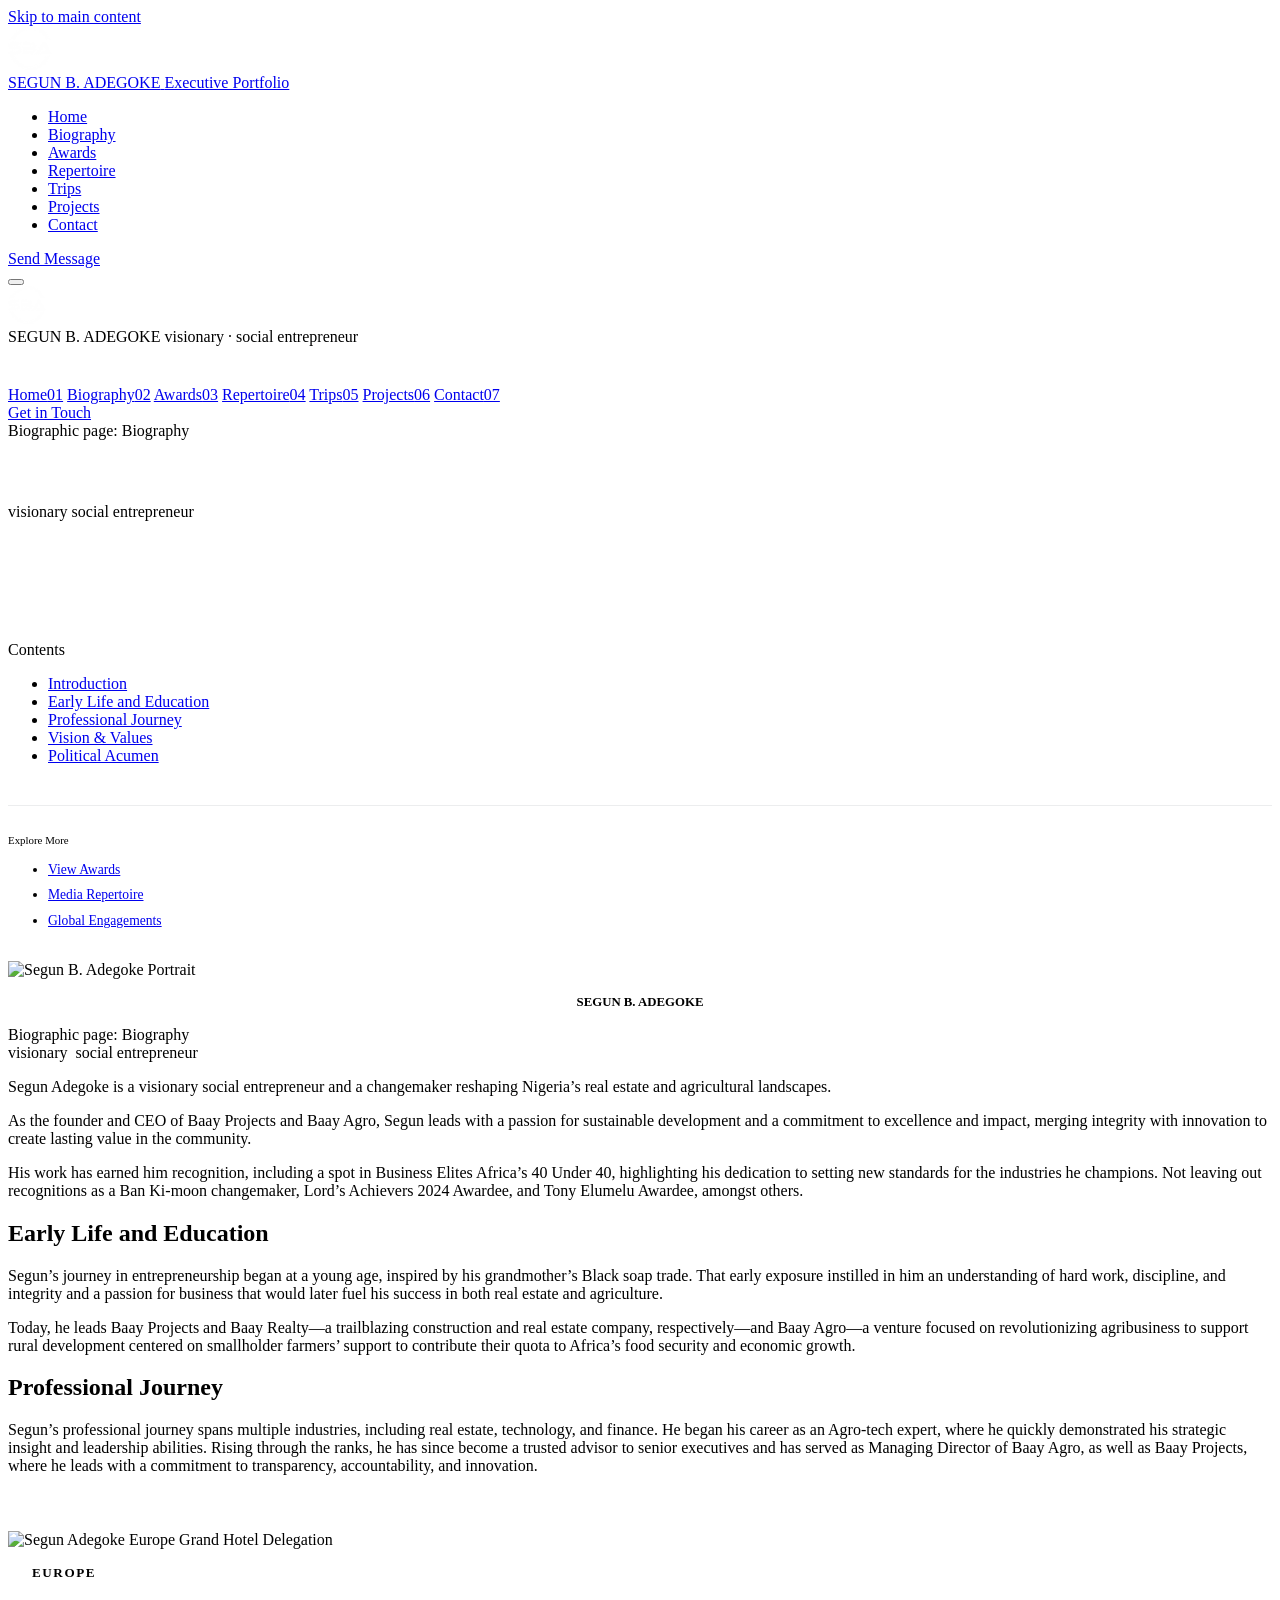
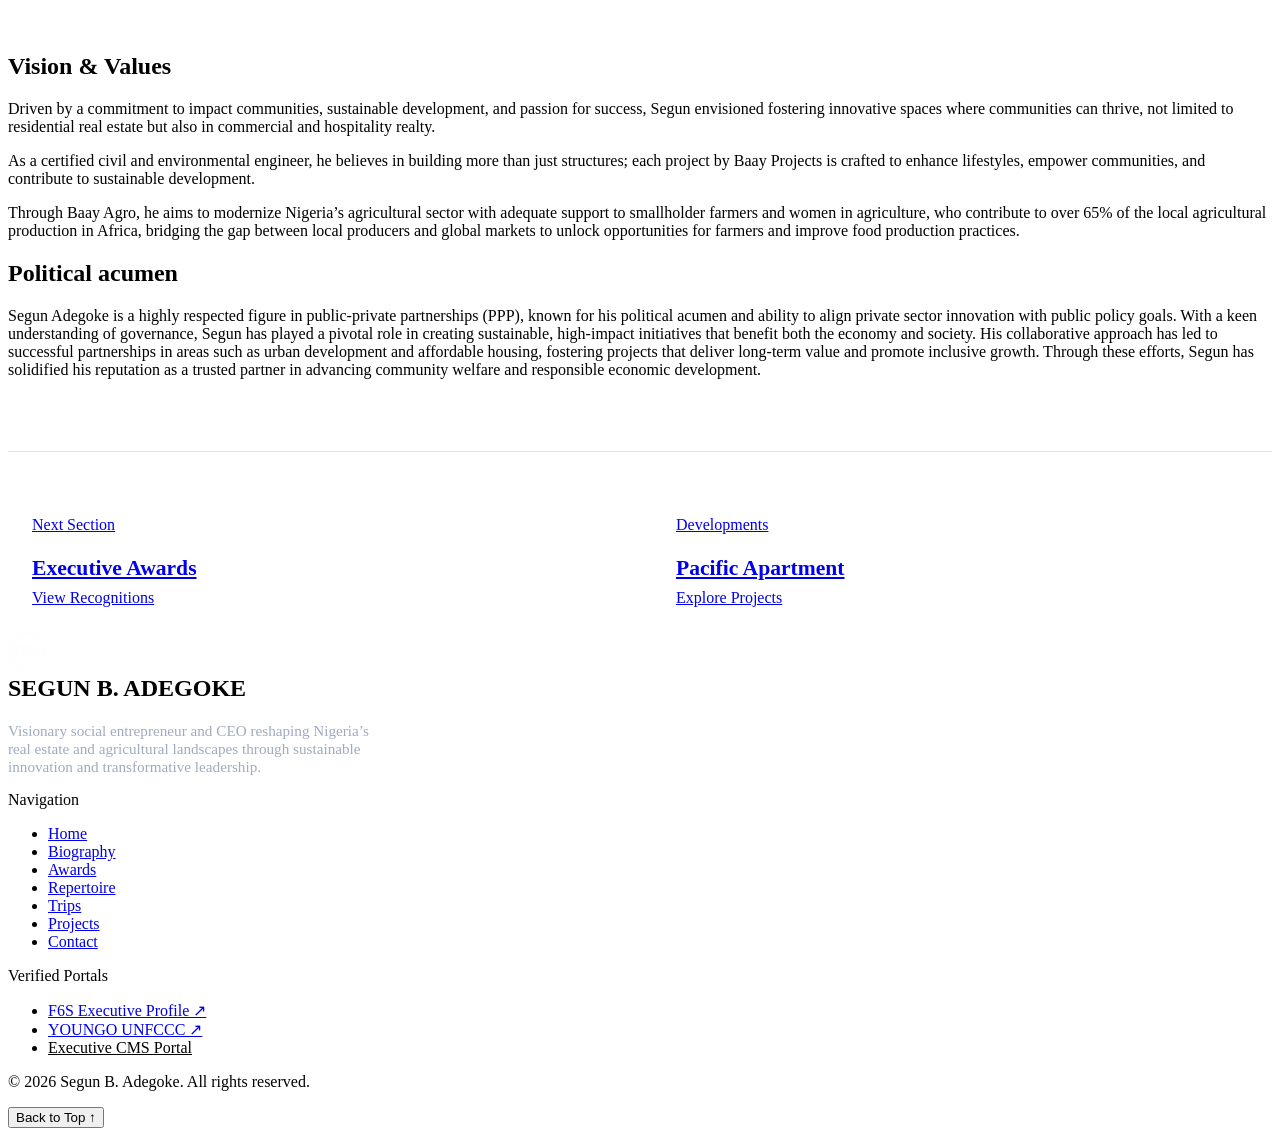
==== biography.html @ 13b24b10 "Add files via upload" ====
<!DOCTYPE html>
<html lang="en">
<head>
  <meta charset="UTF-8">
  <meta name="viewport" content="width=device-width, initial-scale=1.0">
  <title>Biography — Segun B. Adegoke | Official Website</title>
  <meta name="description" content="Read the complete executive biography and professional journey of Segun B. Adegoke — visionary social entrepreneur, civil and environmental engineer, and CEO of Baay Projects and Baay Agro.">
  <link rel="canonical" href="https://segunadegoke.com/biography.html">

  <meta property="og:type" content="article">
  <meta property="og:title" content="Biography — Segun B. Adegoke">
  <meta property="og:description" content="Biographic page: Biography. Visionary social entrepreneur and changemaker reshaping Nigeria’s real estate and agricultural landscapes.">
  <meta property="og:image" content="assets/images/portrait-hero.jpg">

  <link rel="icon" type="image/png" href="logo.png">

  <!-- Google Fonts -->
  <link rel="preconnect" href="https://fonts.googleapis.com">
  <link rel="preconnect" href="https://fonts.gstatic.com" crossorigin>
  <link href="https://fonts.googleapis.com/css2?family=Cormorant+Garamond:ital,wght@0,400;0,500;0,600;0,700;1,400;1,600&family=Plus+Jakarta+Sans:wght@300;400;500;600;700&display=swap" rel="stylesheet">

  <link rel="stylesheet" href="assets/css/styles.css">
</head>
<body>
  <a href="#main-content" class="skip-link">Skip to main content</a>

  <!-- Executive Header -->
  <header class="site-header" role="banner">
    <div class="container header-inner">
      <a href="index.html" class="brand-identity" aria-label="Segun B. Adegoke Home">
        <img src="logo.png" alt="Segun B. Adegoke Emblem" class="brand-logo-img" width="44" height="44">
        <div class="brand-meta">
          <span class="brand-name">SEGUN B. ADEGOKE</span>
          <span class="brand-sub">Executive Portfolio</span>
        </div>
      </a>

      <nav class="desktop-nav" aria-label="Primary Navigation">
        <ul class="nav-links">
          <li><a href="index.html" class="nav-link">Home</a></li>
          <li><a href="biography.html" class="nav-link active">Biography</a></li>
          <li><a href="awards.html" class="nav-link">Awards</a></li>
          <li><a href="repertoire.html" class="nav-link">Repertoire</a></li>
          <li><a href="trips.html" class="nav-link">Trips</a></li>
          <li><a href="projects.html" class="nav-link">Projects</a></li>
          <li><a href="contact.html" class="nav-link">Contact</a></li>
        </ul>
        <a href="contact.html" class="header-cta">Send Message</a>
      </nav>

      <button type="button" class="mobile-menu-toggle" aria-expanded="false" aria-controls="mobileDrawer" aria-label="Toggle navigation menu">
        <span class="hamburger-line"></span>
        <span class="hamburger-line"></span>
        <span class="hamburger-line"></span>
      </button>
    </div>
  </header>

  <!-- Mobile Drawer -->
  <div class="mobile-drawer-backdrop" aria-hidden="true"></div>
  <aside id="mobileDrawer" class="mobile-drawer" aria-hidden="true" aria-label="Mobile Navigation Drawer">
    <div class="mobile-drawer-top">
      <div class="brand-identity" style="margin-bottom: 2.5rem;">
        <img src="logo.png" alt="Segun B. Adegoke Logo" class="brand-logo-img" width="38" height="38">
        <div class="brand-meta">
          <span class="brand-name">SEGUN B. ADEGOKE</span>
          <span class="brand-sub">visionary · social entrepreneur</span>
        </div>
      </div>
      <nav class="mobile-nav-links" aria-label="Mobile Navigation Links">
        <a href="index.html" class="mobile-nav-link"><span>Home</span><span class="link-index">01</span></a>
        <a href="biography.html" class="mobile-nav-link active"><span>Biography</span><span class="link-index">02</span></a>
        <a href="awards.html" class="mobile-nav-link"><span>Awards</span><span class="link-index">03</span></a>
        <a href="repertoire.html" class="mobile-nav-link"><span>Repertoire</span><span class="link-index">04</span></a>
        <a href="trips.html" class="mobile-nav-link"><span>Trips</span><span class="link-index">05</span></a>
        <a href="projects.html" class="mobile-nav-link"><span>Projects</span><span class="link-index">06</span></a>
        <a href="contact.html" class="mobile-nav-link"><span>Contact</span><span class="link-index">07</span></a>
      </nav>
    </div>
    <div class="mobile-drawer-bottom">
      <a href="contact.html" class="btn btn-outline-gold" style="width: 100%;">Get in Touch</a>
    </div>
  </aside>

  <main id="main-content">
    
    <!-- Hero / Title Header Section -->
    <section class="section section-dark" style="padding-top: calc(var(--header-height) + 3.5rem); padding-bottom: 3.5rem;">
      <div class="container">
        <span class="eyebrow eyebrow-light">Biographic page: Biography</span>
        <h1 style="color: #FFF; margin-bottom: 1rem;">Biography</h1>
        <div class="hero-badges" style="margin-bottom: 0;">
          <span class="hero-badge">visionary</span>
          <span class="hero-badge">social entrepreneur</span>
        </div>
      </div>
    </section>

    <!-- Main Editorial Bio Section -->
    <section class="section" style="padding-top: 4rem;">
      <div class="container">
        <div class="bio-layout">
          
          <!-- Sticky Table of Contents (Desktop) -->
          <aside class="bio-toc-wrapper" aria-label="Table of Contents">
            <div class="bio-toc">
              <div class="toc-title">Contents</div>
              <ul class="toc-list">
                <li><a href="#intro" class="toc-link active">Introduction</a></li>
                <li><a href="#early-life" class="toc-link">Early Life and Education</a></li>
                <li><a href="#professional-journey" class="toc-link">Professional Journey</a></li>
                <li><a href="#vision-values" class="toc-link">Vision & Values</a></li>
                <li><a href="#political-acumen" class="toc-link">Political Acumen</a></li>
              </ul>

              <div style="margin-top: 2.5rem; border-top: 1px solid rgba(16,27,45,0.08); padding-top: 1.5rem;">
                <span class="eyebrow" style="font-size: 0.68rem;">Explore More</span>
                <ul style="display:flex; flex-direction:column; gap:0.6rem; font-size:0.85rem;">
                  <li><a href="awards.html" class="btn-link">View Awards</a></li>
                  <li><a href="repertoire.html" class="btn-link">Media Repertoire</a></li>
                  <li><a href="trips.html" class="btn-link">Global Engagements</a></li>
                </ul>
              </div>
            </div>

            <!-- Portrait Widget -->
            <div style="margin-top: 2rem; border-radius: var(--radius-sm); overflow: hidden; border: 1px solid var(--color-gold-border); box-shadow: var(--shadow-subtle);">
              <img src="assets/images/portrait-hero.jpg" alt="Segun B. Adegoke Portrait" width="280" height="380" style="width:100%; height:320px; object-fit:cover;">
              <div style="padding: 1rem; background: var(--color-white); font-size: 0.8rem; font-weight: 600; text-transform: uppercase; color: var(--color-navy); text-align: center;">
                Segun B. Adegoke
              </div>
            </div>
          </aside>

          <!-- Editorial Content Column -->
          <article class="bio-content-column">
            
            <!-- 5.1 Introduction -->
            <div id="intro" class="bio-section-block">
              <span class="eyebrow">Biographic page: Biography</span>
              <div style="display: flex; gap: 0.5rem; margin-bottom: 1rem;">
                <span class="hero-badge" style="color: var(--color-navy); border-color: var(--color-gold-dark); background: transparent;">visionary</span>
                <span class="hero-badge" style="color: var(--color-navy); border-color: var(--color-gold-dark); background: transparent;">social entrepreneur</span>
              </div>
              <p class="lead-text">Segun Adegoke is a visionary social entrepreneur and a changemaker reshaping Nigeria’s real estate and agricultural landscapes.</p>
              <p>As the founder and CEO of Baay Projects and Baay Agro, Segun leads with a passion for sustainable development and a commitment to excellence and impact, merging integrity with innovation to create lasting value in the community.</p>
              <p>His work has earned him recognition, including a spot in Business Elites Africa’s 40 Under 40, highlighting his dedication to setting new standards for the industries he champions. Not leaving out recognitions as a Ban Ki-moon changemaker, Lord’s Achievers 2024 Awardee, and Tony Elumelu Awardee, amongst others.</p>
            </div>

            <!-- 5.2 Early Life and Education -->
            <div id="early-life" class="bio-section-block">
              <h2 class="bio-section-title">Early Life and Education</h2>
              <p>Segun’s journey in entrepreneurship began at a young age, inspired by his grandmother’s Black soap trade. That early exposure instilled in him an understanding of hard work, discipline, and integrity and a passion for business that would later fuel his success in both real estate and agriculture.</p>
              <p>Today, he leads Baay Projects and Baay Realty—a trailblazing construction and real estate company, respectively—and Baay Agro—a venture focused on revolutionizing agribusiness to support rural development centered on smallholder farmers’ support to contribute their quota to Africa’s food security and economic growth.</p>
            </div>

            <!-- 5.3 Professional Journey -->
            <div id="professional-journey" class="bio-section-block">
              <h2 class="bio-section-title">Professional Journey</h2>
              <p>Segun’s professional journey spans multiple industries, including real estate, technology, and finance. He began his career as an Agro-tech expert, where he quickly demonstrated his strategic insight and leadership abilities. Rising through the ranks, he has since become a trusted advisor to senior executives and has served as Managing Director of Baay Agro, as well as Baay Projects, where he leads with a commitment to transparency, accountability, and innovation.</p>
            </div>

            <!-- Feature Image Break -->
            <div style="margin: 3.5rem 0; border-radius: var(--radius-sm); overflow: hidden; border: 1px solid var(--color-gold-border); box-shadow: var(--shadow-card);">
              <img src="assets/images/europe-grand-hotel.jpg" alt="Segun Adegoke Europe Grand Hotel Delegation" width="768" height="480" style="width:100%; height:400px; object-fit:cover; object-position: center top;" loading="lazy">
              <div style="padding: 1rem 1.5rem; background: var(--color-navy); color: var(--color-ivory); font-size: 0.82rem; font-weight: 600; letter-spacing: 0.12em; text-transform: uppercase;">
                EUROPE
              </div>
            </div>

            <!-- 5.4 Vision & Values -->
            <div id="vision-values" class="bio-section-block">
              <h2 class="bio-section-title">Vision & Values</h2>
              <p>Driven by a commitment to impact communities, sustainable development, and passion for success, Segun envisioned fostering innovative spaces where communities can thrive, not limited to residential real estate but also in commercial and hospitality realty.</p>
              <p>As a certified civil and environmental engineer, he believes in building more than just structures; each project by Baay Projects is crafted to enhance lifestyles, empower communities, and contribute to sustainable development.</p>
              <p>Through Baay Agro, he aims to modernize Nigeria’s agricultural sector with adequate support to smallholder farmers and women in agriculture, who contribute to over 65% of the local agricultural production in Africa, bridging the gap between local producers and global markets to unlock opportunities for farmers and improve food production practices.</p>
            </div>

            <!-- 5.5 Political acumen -->
            <div id="political-acumen" class="bio-section-block">
              <h2 class="bio-section-title">Political acumen</h2>
              <p>Segun Adegoke is a highly respected figure in public-private partnerships (PPP), known for his political acumen and ability to align private sector innovation with public policy goals. With a keen understanding of governance, Segun has played a pivotal role in creating sustainable, high-impact initiatives that benefit both the economy and society. His collaborative approach has led to successful partnerships in areas such as urban development and affordable housing, fostering projects that deliver long-term value and promote inclusive growth. Through these efforts, Segun has solidified his reputation as a trusted partner in advancing community welfare and responsible economic development.</p>
            </div>

            <!-- Cross-page Navigation Cards -->
            <div style="margin-top: 4.5rem; padding-top: 2.5rem; border-top: 1px solid rgba(16,27,45,0.12); display: grid; grid-template-columns: 1fr 1fr; gap: 1.5rem;">
              <a href="awards.html" class="pub-card" style="padding: 1.5rem;">
                <span class="eyebrow" style="margin-bottom:0.4rem;">Next Section</span>
                <h3 style="font-size: 1.35rem; margin-bottom: 0.5rem;">Executive Awards</h3>
                <span class="btn-link">View Recognitions</span>
              </a>
              <a href="projects.html" class="pub-card" style="padding: 1.5rem;">
                <span class="eyebrow" style="margin-bottom:0.4rem;">Developments</span>
                <h3 style="font-size: 1.35rem; margin-bottom: 0.5rem;">Pacific Apartment</h3>
                <span class="btn-link">Explore Projects</span>
              </a>
            </div>

          </article>
        </div>
      </div>
    </section>

  </main>

  <!-- Footer -->
  <footer class="site-footer" role="contentinfo">
    <div class="container">
      <div class="footer-grid">
        <div class="footer-brand-column">
          <div class="brand-identity" style="margin-bottom: 1.25rem;">
            <img src="logo.png" alt="Segun B. Adegoke Logo" class="brand-logo-img" width="40" height="40">
            <h2 class="footer-brand-title" style="margin: 0; font-size: 1.5rem;">SEGUN B. ADEGOKE</h2>
          </div>
          <p style="color: #A0ABC0; font-size: 0.95rem; max-width: 380px;">Visionary social entrepreneur and CEO reshaping Nigeria’s real estate and agricultural landscapes through sustainable innovation and transformative leadership.</p>
        </div>

        <div class="footer-nav-column">
          <span class="eyebrow eyebrow-light">Navigation</span>
          <ul class="footer-nav-list">
            <li><a href="index.html" class="footer-nav-link">Home</a></li>
            <li><a href="biography.html" class="footer-nav-link">Biography</a></li>
            <li><a href="awards.html" class="footer-nav-link">Awards</a></li>
            <li><a href="repertoire.html" class="footer-nav-link">Repertoire</a></li>
            <li><a href="trips.html" class="footer-nav-link">Trips</a></li>
            <li><a href="projects.html" class="footer-nav-link">Projects</a></li>
            <li><a href="contact.html" class="footer-nav-link">Contact</a></li>
          </ul>
        </div>

        <div class="footer-verified-column">
          <span class="eyebrow eyebrow-light">Verified Portals</span>
          <ul class="footer-nav-list">
            <li><a href="https://www.f6s.com/member/segun-adegoke" target="_blank" rel="noopener noreferrer" class="footer-nav-link">F6S Executive Profile ↗</a></li>
            <li><a href="https://web.facebook.com/@youngo.unfccc/" target="_blank" rel="noopener noreferrer" class="footer-nav-link">YOUNGO UNFCCC ↗</a></li>
            <li><a href="#" id="openCmsBtn" class="footer-nav-link" style="color: var(--color-gold-light);">Executive CMS Portal</a></li>
          </ul>
        </div>
      </div>

      <div class="footer-bottom">
        <p>© <span id="currentYear">2026</span> Segun B. Adegoke. All rights reserved.</p>
        <button type="button" class="back-to-top-btn" aria-label="Back to top of page">Back to Top ↑</button>
      </div>
    </div>
  </footer>

  <!-- CMS Admin Modal Component -->
  <dialog id="cmsModal" class="cms-modal" aria-label="Content Management System Admin">
    <div class="cms-card">
      <div class="cms-header">
        <h3 class="cms-title">Executive Content Management System</h3>
        <button type="button" class="cms-close" style="color:#FFF; font-size:1.5rem;" aria-label="Close CMS Modal">&times;</button>
      </div>
      <div class="cms-tabs" role="tablist">
        <button type="button" class="cms-tab-btn active" data-tab="bio">Biography</button>
        <button type="button" class="cms-tab-btn" data-tab="project">Featured Project</button>
        <button type="button" class="cms-tab-btn" data-tab="inquiries">Messages & Inquiries</button>
      </div>
      <div class="cms-body">
        <div id="cms-panel-bio" class="cms-tab-panel" style="display:block;">
          <div class="form-group">
            <label class="form-label" for="cms_bio_intro">Biography Introduction</label>
            <textarea id="cms_bio_intro" class="form-textarea" rows="4"></textarea>
          </div>
          <div class="form-group">
            <label class="form-label" for="cms_bio_early">Early Life and Education</label>
            <textarea id="cms_bio_early" class="form-textarea" rows="4"></textarea>
          </div>
          <div class="form-group">
            <label class="form-label" for="cms_bio_journey">Professional Journey</label>
            <textarea id="cms_bio_journey" class="form-textarea" rows="4"></textarea>
          </div>
          <div class="form-group">
            <label class="form-label" for="cms_bio_values">Vision & Values</label>
            <textarea id="cms_bio_values" class="form-textarea" rows="4"></textarea>
          </div>
          <div class="form-group">
            <label class="form-label" for="cms_bio_political">Political Acumen</label>
            <textarea id="cms_bio_political" class="form-textarea" rows="4"></textarea>
          </div>
        </div>

        <div id="cms-panel-project" class="cms-tab-panel" style="display:none;">
          <div class="form-group">
            <label class="form-label" for="cms_proj_title">Project Title</label>
            <input type="text" id="cms_proj_title" class="form-input">
          </div>
          <div class="form-group">
            <label class="form-label" for="cms_proj_desc">Project Description</label>
            <textarea id="cms_proj_desc" class="form-textarea" rows="4"></textarea>
          </div>
          <div style="display:grid; grid-template-columns: 1fr 1fr; gap:1rem;">
            <div class="form-group">
              <label class="form-label" for="cms_proj_day">Date (Day/Month)</label>
              <input type="text" id="cms_proj_day" class="form-input">
            </div>
            <div class="form-group">
              <label class="form-label" for="cms_proj_year">Year</label>
              <input type="text" id="cms_proj_year" class="form-input">
            </div>
          </div>
        </div>

        <div id="cms-panel-inquiries" class="cms-tab-panel" style="display:none;">
          <h4 style="margin-bottom: 1rem;">Received Messages</h4>
          <div id="cmsInquiriesList"></div>
        </div>
      </div>
      <div class="cms-footer">
        <div>
          <button type="button" id="cmsResetBtn" class="btn btn-outline-dark" style="padding: 0.5rem 1rem; font-size: 0.75rem;">Reset Original</button>
          <button type="button" id="cmsExportBtn" class="btn btn-outline-dark" style="padding: 0.5rem 1rem; font-size: 0.75rem; margin-left: 0.5rem;">Export JSON</button>
        </div>
        <button type="button" id="cmsSaveBtn" class="btn btn-primary" style="padding: 0.5rem 1.5rem; font-size: 0.75rem;">Save Live Changes</button>
      </div>
    </div>
  </dialog>

  <script src="assets/js/main.js"></script>
  <script src="assets/js/cms.js"></script>
  <script>
    document.getElementById('currentYear').textContent = new Date().getFullYear();
  </script>
</body>
</html>
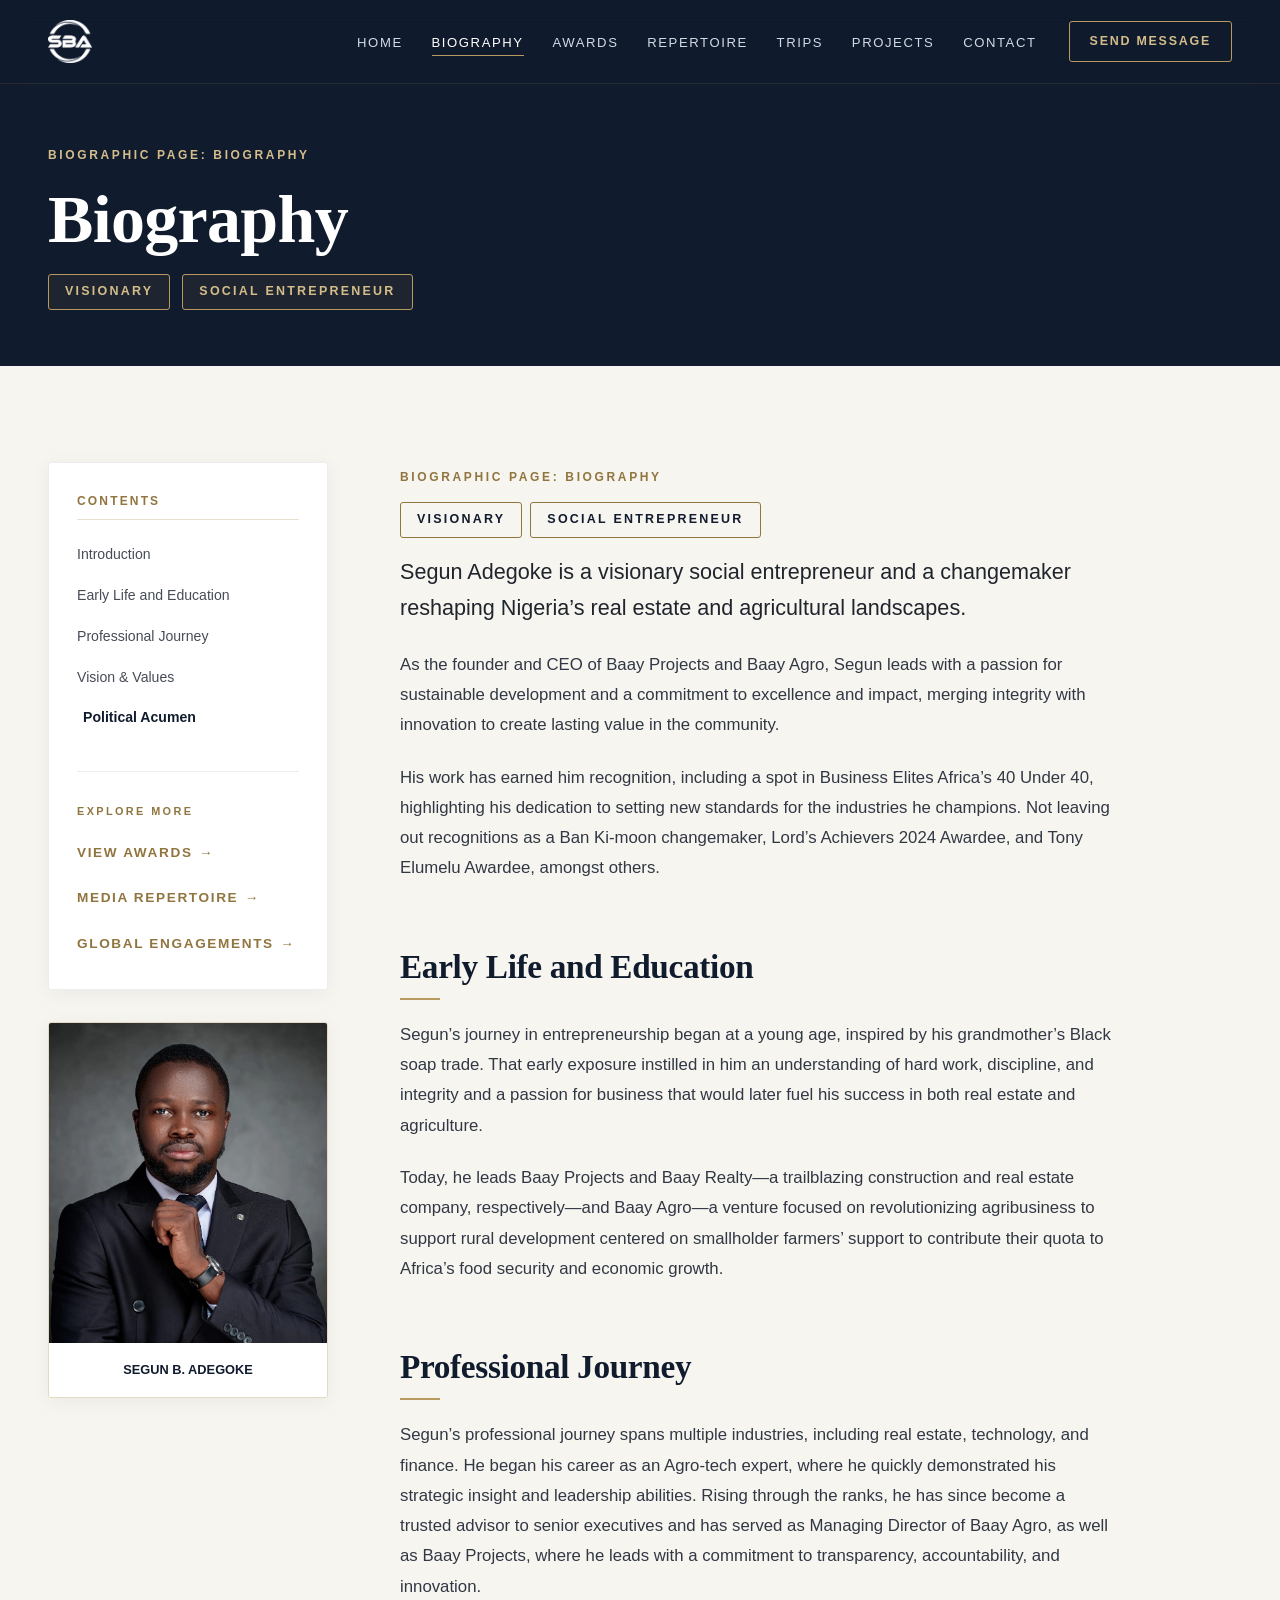
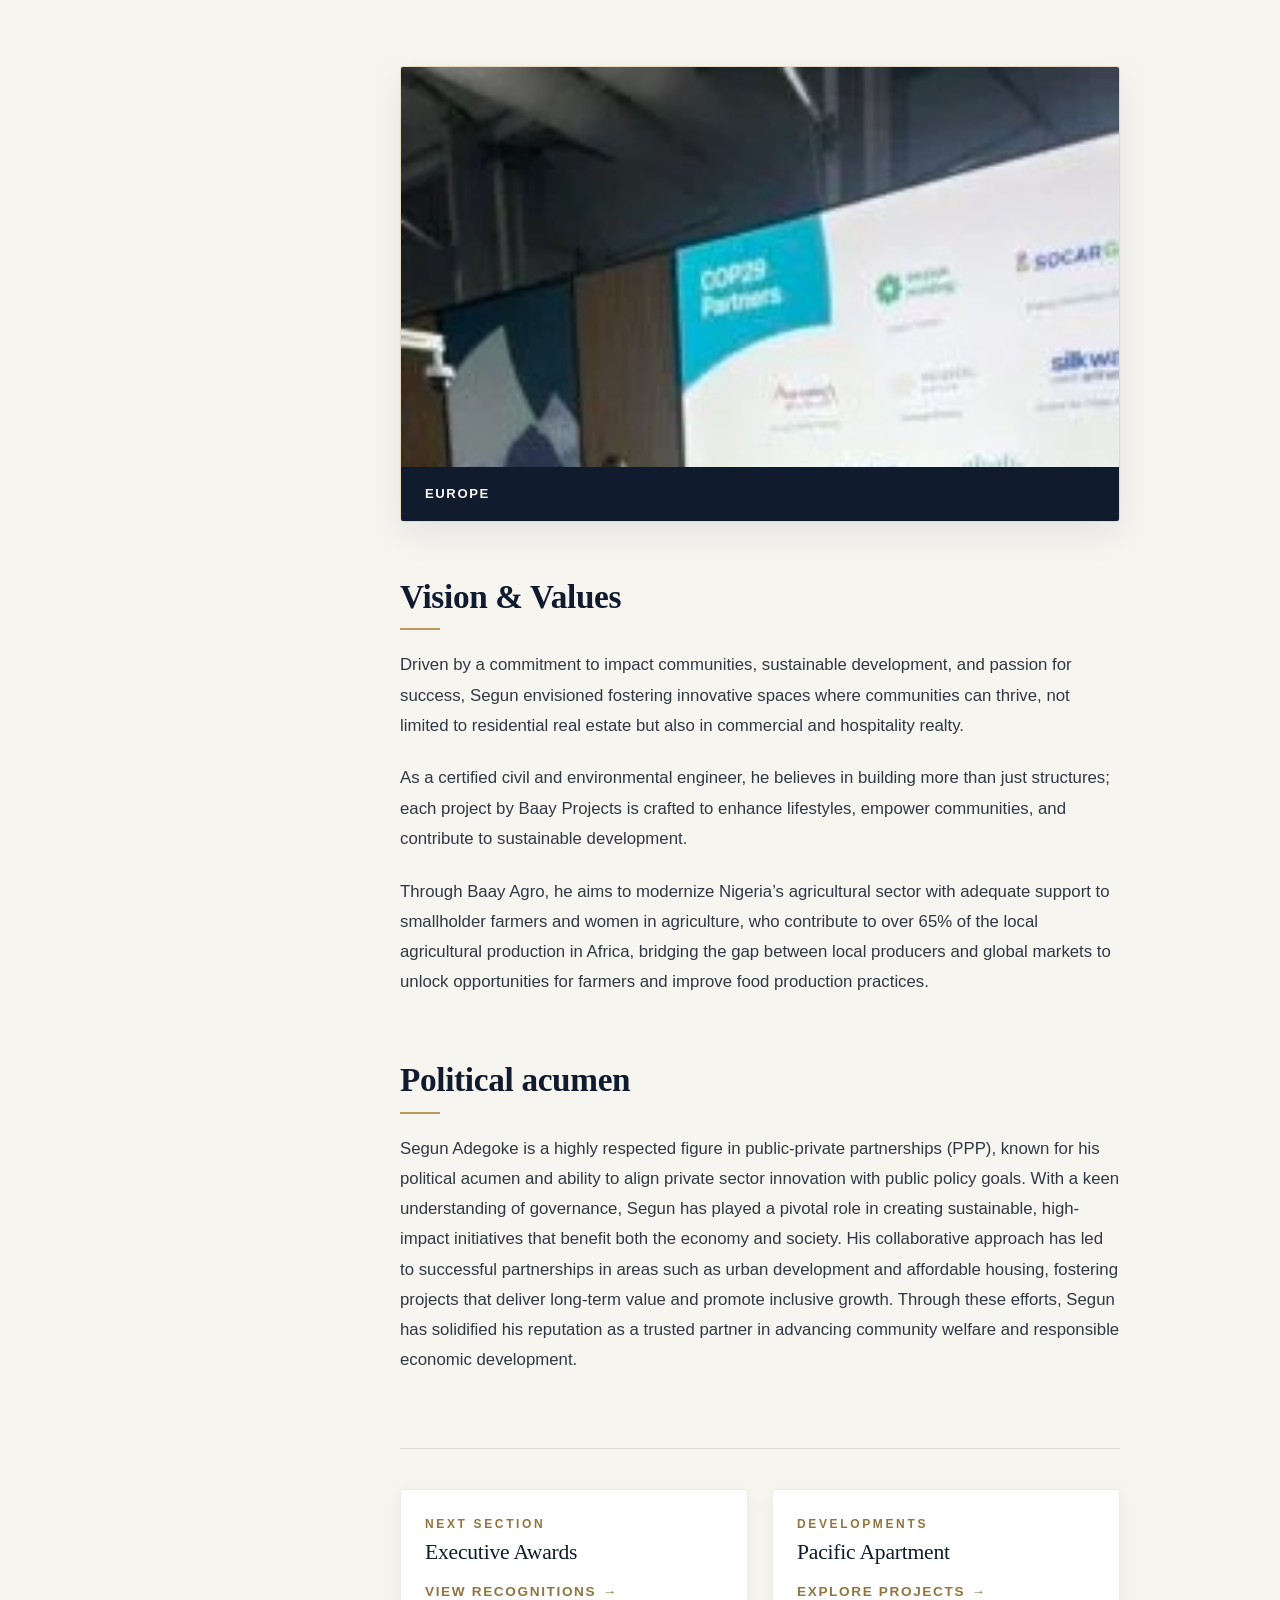
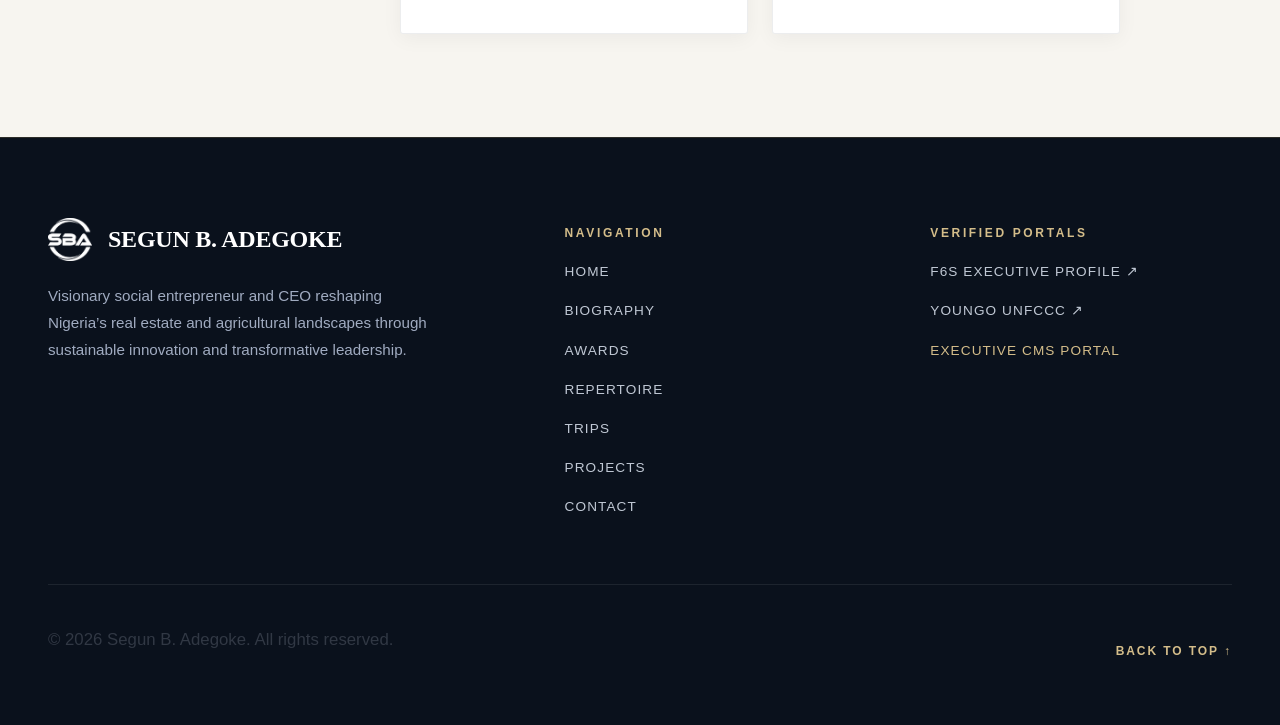
==== commit fa03bd2a: "Clear brand name and subtitle in biography.html Removed brand name and subtitle from header." ====
--- a/biography.html
+++ b/biography.html
@@ -30,8 +30,8 @@
       <a href="index.html" class="brand-identity" aria-label="Segun B. Adegoke Home">
         <img src="logo.png" alt="Segun B. Adegoke Emblem" class="brand-logo-img" width="44" height="44">
         <div class="brand-meta">
-          <span class="brand-name">SEGUN B. ADEGOKE</span>
-          <span class="brand-sub">Executive Portfolio</span>
+          <span class="brand-name"> </span>
+          <span class="brand-sub"> </span>
         </div>
       </a>
 
--- a/assets/css/styles.css
+++ b/assets/css/styles.css
@@ -0,0 +1,1883 @@
+/* ==========================================================================
+   SEGUN B. ADEGOKE — OFFICIAL PERSONAL BRAND WEBSITE
+   Executive Design System & Stylesheet
+   Palette:
+     Midnight Navy:      #101B2D
+     Executive Charcoal: #20252D
+     Warm Ivory:         #F7F5F0
+     Muted Gold:         #B89A60
+     White:              #FFFFFF
+     Slate Grey:         #69717D
+   ========================================================================== */
+
+/* --------------------------------------------------------------------------
+   Design Tokens & Variables
+   -------------------------------------------------------------------------- */
+:root {
+  --color-navy: #101B2D;
+  --color-navy-dark: #0A111C;
+  --color-navy-light: #182740;
+  --color-charcoal: #20252D;
+  --color-charcoal-light: #2A313C;
+  --color-ivory: #F7F5F0;
+  --color-ivory-light: #FCFAF6;
+  --color-ivory-dark: #EDE9E1;
+  --color-gold: #B89A60;
+  --color-gold-light: #D4BD8A;
+  --color-gold-dark: #91753F;
+  --color-gold-subtle: rgba(184, 154, 96, 0.15);
+  --color-gold-border: rgba(184, 154, 96, 0.3);
+  --color-white: #FFFFFF;
+  --color-slate: #69717D;
+  --color-slate-light: #8E98A5;
+  --color-slate-dark: #464C56;
+
+  --font-serif: 'Cormorant Garamond', Georgia, 'Times New Roman', serif;
+  --font-sans: 'Plus Jakarta Sans', 'Inter', -apple-system, BlinkMacSystemFont, 'Segoe UI', Roboto, sans-serif;
+
+  --spacing-xs: 0.5rem;
+  --spacing-sm: 1rem;
+  --spacing-md: 1.5rem;
+  --spacing-lg: 2.5rem;
+  --spacing-xl: 4rem;
+  --spacing-2xl: 6.5rem;
+  --spacing-3xl: 9rem;
+
+  --container-max: 1280px;
+  --container-narrow: 880px;
+  --container-reading: 720px;
+
+  --header-height: 84px;
+  --radius-sm: 3px;
+  --radius-md: 6px;
+  --radius-lg: 12px;
+
+  --transition-fast: 0.2s cubic-bezier(0.25, 0.46, 0.45, 0.94);
+  --transition-normal: 0.35s cubic-bezier(0.16, 1, 0.3, 1);
+  --transition-slow: 0.6s cubic-bezier(0.16, 1, 0.3, 1);
+
+  --shadow-subtle: 0 4px 20px rgba(16, 27, 45, 0.05);
+  --shadow-card: 0 12px 36px rgba(16, 27, 45, 0.08);
+  --shadow-elevated: 0 24px 60px rgba(16, 27, 45, 0.14);
+}
+
+/* --------------------------------------------------------------------------
+   Reset & Base Styles
+   -------------------------------------------------------------------------- */
+*, *::before, *::after {
+  box-sizing: border-box;
+  margin: 0;
+  padding: 0;
+}
+
+html {
+  font-size: 16px;
+  scroll-behavior: smooth;
+  -webkit-text-size-adjust: 100%;
+  color-scheme: light;
+}
+
+body {
+  font-family: var(--font-sans);
+  background-color: var(--color-ivory);
+  color: var(--color-charcoal);
+  line-height: 1.7;
+  font-weight: 400;
+  overflow-x: hidden;
+  text-rendering: optimizeLegibility;
+  -webkit-font-smoothing: antialiased;
+  -moz-osx-font-smoothing: grayscale;
+}
+
+img, picture, video {
+  max-width: 100%;
+  display: block;
+  height: auto;
+}
+
+a {
+  color: inherit;
+  text-decoration: none;
+  transition: color var(--transition-fast), opacity var(--transition-fast);
+}
+
+button, input, textarea, select {
+  font: inherit;
+  color: inherit;
+}
+
+button {
+  background: none;
+  border: none;
+  cursor: pointer;
+}
+
+ul, ol {
+  list-style: none;
+}
+
+/* Accessible focus outline */
+:focus-visible {
+  outline: 2px solid var(--color-gold);
+  outline-offset: 3px;
+}
+
+/* Skip Link for Accessibility */
+.skip-link {
+  position: absolute;
+  top: -100px;
+  left: 20px;
+  background: var(--color-navy);
+  color: var(--color-ivory);
+  padding: 12px 24px;
+  z-index: 10000;
+  border: 1px solid var(--color-gold);
+  border-radius: var(--radius-sm);
+  font-weight: 600;
+  transition: top 0.2s ease;
+}
+.skip-link:focus {
+  top: 20px;
+}
+
+/* --------------------------------------------------------------------------
+   Typography
+   -------------------------------------------------------------------------- */
+h1, h2, h3, h4, h5, h6 {
+  font-family: var(--font-serif);
+  color: var(--color-navy);
+  font-weight: 500;
+  line-height: 1.15;
+  letter-spacing: -0.01em;
+}
+
+h1 {
+  font-size: clamp(2.5rem, 5.5vw, 4.25rem);
+  font-weight: 600;
+}
+
+h2 {
+  font-size: clamp(2rem, 3.8vw, 3rem);
+}
+
+h3 {
+  font-size: clamp(1.4rem, 2.4vw, 1.9rem);
+}
+
+h4 {
+  font-size: 1.25rem;
+}
+
+p {
+  margin-bottom: 1.4rem;
+  color: #313844;
+  font-size: 1.05rem;
+  line-height: 1.8;
+}
+
+p:last-child {
+  margin-bottom: 0;
+}
+
+.eyebrow {
+  display: inline-block;
+  font-family: var(--font-sans);
+  font-size: 0.75rem;
+  font-weight: 600;
+  text-transform: uppercase;
+  letter-spacing: 0.22em;
+  color: var(--color-gold-dark);
+  margin-bottom: 0.9rem;
+}
+
+.eyebrow-light {
+  color: var(--color-gold-light);
+}
+
+.lead-text {
+  font-size: clamp(1.15rem, 1.8vw, 1.35rem);
+  line-height: 1.7;
+  color: var(--color-charcoal);
+  font-weight: 400;
+}
+
+/* --------------------------------------------------------------------------
+   Layout & Containers
+   -------------------------------------------------------------------------- */
+.container {
+  width: 100%;
+  max-width: var(--container-max);
+  margin-left: auto;
+  margin-right: auto;
+  padding-left: clamp(1.25rem, 4vw, 3rem);
+  padding-right: clamp(1.25rem, 4vw, 3rem);
+}
+
+.container-narrow {
+  max-width: var(--container-narrow);
+}
+
+.container-reading {
+  max-width: var(--container-reading);
+}
+
+.section {
+  padding-top: clamp(4rem, 8vw, 7rem);
+  padding-bottom: clamp(4rem, 8vw, 7rem);
+  position: relative;
+}
+
+.section-dark {
+  background-color: var(--color-navy);
+  color: var(--color-ivory);
+}
+
+.section-dark h1,
+.section-dark h2,
+.section-dark h3,
+.section-dark h4 {
+  color: var(--color-white);
+}
+
+.section-dark p {
+  color: #C0C8D4;
+}
+
+.section-header {
+  margin-bottom: clamp(2.5rem, 5vw, 4.5rem);
+}
+
+.section-header.text-center {
+  text-align: center;
+  max-width: 780px;
+  margin-left: auto;
+  margin-right: auto;
+}
+
+.gold-divider {
+  width: 50px;
+  height: 2px;
+  background-color: var(--color-gold);
+  margin: 1.25rem 0 1.75rem 0;
+}
+
+.gold-divider.center {
+  margin-left: auto;
+  margin-right: auto;
+}
+
+/* --------------------------------------------------------------------------
+   Header & Navigation
+   -------------------------------------------------------------------------- */
+.site-header {
+  position: fixed;
+  top: 0;
+  left: 0;
+  right: 0;
+  height: var(--header-height);
+  z-index: 1000;
+  transition: background-color var(--transition-normal),
+              box-shadow var(--transition-normal),
+              border-color var(--transition-normal);
+  background-color: rgba(16, 27, 45, 0.85);
+  backdrop-filter: blur(12px);
+  -webkit-backdrop-filter: blur(12px);
+  border-bottom: 1px solid rgba(184, 154, 96, 0.15);
+}
+
+.site-header.scrolled {
+  background-color: rgba(16, 27, 45, 0.98);
+  box-shadow: 0 10px 30px rgba(0, 0, 0, 0.25);
+  border-bottom: 1px solid rgba(184, 154, 96, 0.25);
+}
+
+.header-inner {
+  height: 100%;
+  display: flex;
+  align-items: center;
+  justify-content: space-between;
+}
+
+/* Brand Identity in Header */
+.brand-identity {
+  display: flex;
+  align-items: center;
+  gap: 1rem;
+  text-decoration: none;
+}
+
+.brand-logo-img {
+  width: 44px;
+  height: 44px;
+  object-fit: contain;
+  transition: transform var(--transition-fast);
+}
+
+.brand-identity:hover .brand-logo-img {
+  transform: scale(1.05);
+}
+
+.brand-meta {
+  display: flex;
+  flex-direction: column;
+}
+
+.brand-name {
+  font-family: var(--font-serif);
+  font-size: 1.25rem;
+  font-weight: 600;
+  letter-spacing: 0.05em;
+  color: var(--color-white);
+  line-height: 1.1;
+}
+
+.brand-sub {
+  font-size: 0.65rem;
+  text-transform: uppercase;
+  letter-spacing: 0.18em;
+  color: var(--color-gold-light);
+  font-weight: 500;
+}
+
+/* Desktop Navigation */
+.desktop-nav {
+  display: none;
+}
+
+@media (min-width: 992px) {
+  .desktop-nav {
+    display: flex;
+    align-items: center;
+    gap: 2rem;
+  }
+}
+
+.nav-links {
+  display: flex;
+  align-items: center;
+  gap: 1.8rem;
+}
+
+.nav-link {
+  font-size: 0.82rem;
+  font-weight: 500;
+  letter-spacing: 0.12em;
+  text-transform: uppercase;
+  color: #D3DBE6;
+  position: relative;
+  padding: 0.4rem 0;
+  transition: color var(--transition-fast);
+}
+
+.nav-link::after {
+  content: '';
+  position: absolute;
+  bottom: 0;
+  left: 0;
+  width: 0%;
+  height: 1.5px;
+  background-color: var(--color-gold);
+  transition: width var(--transition-fast);
+}
+
+.nav-link:hover,
+.nav-link.active {
+  color: var(--color-white);
+}
+
+.nav-link:hover::after,
+.nav-link.active::after {
+  width: 100%;
+}
+
+.header-cta {
+  display: inline-flex;
+  align-items: center;
+  gap: 0.5rem;
+  padding: 0.55rem 1.25rem;
+  font-size: 0.78rem;
+  font-weight: 600;
+  letter-spacing: 0.14em;
+  text-transform: uppercase;
+  color: var(--color-gold-light);
+  border: 1px solid var(--color-gold);
+  border-radius: var(--radius-sm);
+  transition: all var(--transition-fast);
+}
+
+.header-cta:hover {
+  background-color: var(--color-gold);
+  color: var(--color-navy);
+  box-shadow: 0 4px 16px rgba(184, 154, 96, 0.3);
+}
+
+/* Mobile Menu Toggle */
+.mobile-menu-toggle {
+  display: flex;
+  flex-direction: column;
+  justify-content: center;
+  align-items: center;
+  gap: 5px;
+  width: 44px;
+  height: 44px;
+  background: transparent;
+  border: 1px solid rgba(184, 154, 96, 0.3);
+  border-radius: var(--radius-sm);
+  cursor: pointer;
+  z-index: 1002;
+  color: var(--color-white);
+}
+
+@media (min-width: 992px) {
+  .mobile-menu-toggle {
+    display: none;
+  }
+}
+
+.hamburger-line {
+  width: 22px;
+  height: 2px;
+  background-color: var(--color-white);
+  transition: transform var(--transition-normal), opacity var(--transition-normal);
+}
+
+.mobile-menu-toggle[aria-expanded="true"] .hamburger-line:nth-child(1) {
+  transform: translateY(7px) rotate(45deg);
+}
+.mobile-menu-toggle[aria-expanded="true"] .hamburger-line:nth-child(2) {
+  opacity: 0;
+}
+.mobile-menu-toggle[aria-expanded="true"] .hamburger-line:nth-child(3) {
+  transform: translateY(-7px) rotate(-45deg);
+}
+
+/* Mobile Drawer */
+.mobile-drawer {
+  position: fixed;
+  top: 0;
+  right: -100%;
+  width: 100%;
+  max-width: 360px;
+  height: 100vh;
+  background-color: var(--color-navy-dark);
+  z-index: 1001;
+  padding: 6rem 2rem 3rem 2rem;
+  display: flex;
+  flex-direction: column;
+  justify-content: space-between;
+  border-left: 1px solid var(--color-gold-border);
+  transition: right var(--transition-normal);
+  box-shadow: -10px 0 40px rgba(0, 0, 0, 0.5);
+  overflow-y: auto;
+}
+
+.mobile-drawer.open {
+  right: 0;
+}
+
+.mobile-drawer-backdrop {
+  position: fixed;
+  top: 0;
+  left: 0;
+  width: 100%;
+  height: 100%;
+  background-color: rgba(10, 17, 28, 0.7);
+  backdrop-filter: blur(4px);
+  z-index: 1000;
+  opacity: 0;
+  visibility: hidden;
+  transition: opacity var(--transition-normal), visibility var(--transition-normal);
+}
+
+.mobile-drawer-backdrop.open {
+  opacity: 1;
+  visibility: visible;
+}
+
+.mobile-nav-links {
+  display: flex;
+  flex-direction: column;
+  gap: 1.5rem;
+}
+
+.mobile-nav-link {
+  font-family: var(--font-serif);
+  font-size: 1.7rem;
+  color: var(--color-ivory);
+  transition: color var(--transition-fast), padding-left var(--transition-fast);
+  display: flex;
+  align-items: center;
+  justify-content: space-between;
+}
+
+.mobile-nav-link:hover,
+.mobile-nav-link.active {
+  color: var(--color-gold-light);
+  padding-left: 8px;
+}
+
+.mobile-nav-link .link-index {
+  font-family: var(--font-sans);
+  font-size: 0.75rem;
+  color: var(--color-slate);
+}
+
+/* --------------------------------------------------------------------------
+   Buttons & Links
+   -------------------------------------------------------------------------- */
+.btn {
+  display: inline-flex;
+  align-items: center;
+  justify-content: center;
+  gap: 0.6rem;
+  padding: 0.85rem 2rem;
+  font-size: 0.85rem;
+  font-weight: 600;
+  letter-spacing: 0.14em;
+  text-transform: uppercase;
+  border-radius: var(--radius-sm);
+  transition: all var(--transition-fast);
+  cursor: pointer;
+}
+
+.btn-primary {
+  background-color: var(--color-gold);
+  color: var(--color-navy);
+  border: 1px solid var(--color-gold);
+}
+
+.btn-primary:hover {
+  background-color: var(--color-gold-light);
+  border-color: var(--color-gold-light);
+  box-shadow: 0 8px 24px rgba(184, 154, 96, 0.3);
+  transform: translateY(-2px);
+}
+
+.btn-outline-gold {
+  background: transparent;
+  color: var(--color-gold-light);
+  border: 1px solid var(--color-gold);
+}
+
+.btn-outline-gold:hover {
+  background-color: var(--color-gold);
+  color: var(--color-navy);
+  box-shadow: 0 8px 24px rgba(184, 154, 96, 0.25);
+  transform: translateY(-2px);
+}
+
+.btn-outline-dark {
+  background: transparent;
+  color: var(--color-navy);
+  border: 1px solid var(--color-navy);
+}
+
+.btn-outline-dark:hover {
+  background-color: var(--color-navy);
+  color: var(--color-white);
+  transform: translateY(-2px);
+}
+
+.btn-link {
+  display: inline-flex;
+  align-items: center;
+  gap: 0.4rem;
+  font-size: 0.85rem;
+  font-weight: 600;
+  letter-spacing: 0.12em;
+  text-transform: uppercase;
+  color: var(--color-gold-dark);
+  padding: 0.4rem 0;
+  position: relative;
+}
+
+.btn-link::after {
+  content: '→';
+  transition: transform var(--transition-fast);
+}
+
+.btn-link:hover::after {
+  transform: translateX(4px);
+}
+
+.btn-link-light {
+  color: var(--color-gold-light);
+}
+
+/* --------------------------------------------------------------------------
+   Hero Section (Executive)
+   -------------------------------------------------------------------------- */
+.hero-executive {
+  position: relative;
+  min-height: 100vh;
+  display: flex;
+  align-items: center;
+  background-color: var(--color-navy);
+  color: var(--color-ivory);
+  padding-top: calc(var(--header-height) + 2rem);
+  padding-bottom: 4rem;
+  overflow: hidden;
+}
+
+.hero-executive::before {
+  content: '';
+  position: absolute;
+  top: 0;
+  right: 0;
+  width: 55%;
+  height: 100%;
+  background: radial-gradient(circle at 60% 40%, rgba(24, 39, 64, 0.8) 0%, rgba(16, 27, 45, 0.95) 75%);
+  pointer-events: none;
+  z-index: 1;
+}
+
+.hero-grid {
+  display: grid;
+  grid-template-columns: 1fr;
+  gap: 3rem;
+  align-items: center;
+  position: relative;
+  z-index: 2;
+}
+
+@media (min-width: 992px) {
+  .hero-grid {
+    grid-template-columns: 1.15fr 0.85fr;
+    gap: 4rem;
+  }
+}
+
+.hero-content {
+  display: flex;
+  flex-direction: column;
+}
+
+.hero-title {
+  font-family: var(--font-serif);
+  font-size: clamp(2.8rem, 6vw, 4.8rem);
+  font-weight: 600;
+  color: var(--color-white);
+  line-height: 1.05;
+  margin-bottom: 0.75rem;
+  letter-spacing: -0.01em;
+}
+
+.hero-badges {
+  display: flex;
+  flex-wrap: wrap;
+  gap: 0.75rem;
+  margin-bottom: 2rem;
+}
+
+.hero-badge {
+  display: inline-block;
+  font-family: var(--font-sans);
+  font-size: 0.78rem;
+  font-weight: 600;
+  text-transform: uppercase;
+  letter-spacing: 0.18em;
+  padding: 0.4rem 1rem;
+  border: 1px solid var(--color-gold);
+  color: var(--color-gold-light);
+  border-radius: var(--radius-sm);
+  background: rgba(184, 154, 96, 0.08);
+}
+
+.hero-bio {
+  font-size: clamp(1.02rem, 1.3vw, 1.15rem);
+  line-height: 1.85;
+  color: #D3DBE6;
+  margin-bottom: 2.5rem;
+  border-left: 2px solid var(--color-gold);
+  padding-left: 1.5rem;
+}
+
+.hero-bio p {
+  color: #D3DBE6;
+  margin-bottom: 1.2rem;
+}
+
+.hero-actions {
+  display: flex;
+  flex-wrap: wrap;
+  gap: 1.25rem;
+  align-items: center;
+}
+
+/* Hero Portrait Frame */
+.hero-portrait-wrapper {
+  position: relative;
+  display: flex;
+  justify-content: center;
+}
+
+.hero-portrait-card {
+  position: relative;
+  width: 100%;
+  max-width: 440px;
+  border-radius: var(--radius-sm);
+  overflow: hidden;
+  box-shadow: 0 20px 50px rgba(0, 0, 0, 0.5);
+  border: 1px solid rgba(184, 154, 96, 0.3);
+  background: var(--color-navy-dark);
+}
+
+.hero-portrait-card::before {
+  content: '';
+  position: absolute;
+  inset: 0;
+  border: 1px solid rgba(184, 154, 96, 0.4);
+  margin: 12px;
+  pointer-events: none;
+  z-index: 2;
+}
+
+.hero-portrait-img {
+  width: 100%;
+  height: 520px;
+  object-fit: cover;
+  object-position: top center;
+  display: block;
+  transition: transform var(--transition-slow);
+}
+
+.hero-portrait-card:hover .hero-portrait-img {
+  transform: scale(1.03);
+}
+
+/* Scroll Down Prompt */
+.scroll-prompt-container {
+  display: flex;
+  align-items: center;
+  gap: 0.75rem;
+  margin-top: 3.5rem;
+  color: var(--color-gold-light);
+  font-size: 0.72rem;
+  font-weight: 600;
+  letter-spacing: 0.24em;
+  text-transform: uppercase;
+  text-decoration: none;
+}
+
+.scroll-indicator-line {
+  width: 40px;
+  height: 1px;
+  background-color: var(--color-gold);
+  position: relative;
+  overflow: hidden;
+}
+
+.scroll-indicator-line::after {
+  content: '';
+  position: absolute;
+  top: 0;
+  left: -100%;
+  width: 100%;
+  height: 100%;
+  background-color: var(--color-white);
+  animation: scrollLineAnim 2.2s infinite ease-in-out;
+}
+
+@keyframes scrollLineAnim {
+  0% { left: -100%; }
+  50% { left: 0%; }
+  100% { left: 100%; }
+}
+
+/* --------------------------------------------------------------------------
+   Editorial Bio Preview & Feature Cards
+   -------------------------------------------------------------------------- */
+.bio-preview-grid {
+  display: grid;
+  grid-template-columns: 1fr;
+  gap: 3.5rem;
+  align-items: center;
+}
+
+@media (min-width: 992px) {
+  .bio-preview-grid {
+    grid-template-columns: 0.9fr 1.1fr;
+    gap: 4.5rem;
+  }
+}
+
+.bio-portrait-box {
+  position: relative;
+}
+
+.bio-portrait-box img {
+  width: 100%;
+  height: 540px;
+  object-fit: cover;
+  border-radius: var(--radius-sm);
+  box-shadow: var(--shadow-elevated);
+}
+
+.bio-portrait-box::after {
+  content: '';
+  position: absolute;
+  bottom: -20px;
+  right: -20px;
+  width: 100%;
+  height: 100%;
+  border: 1px solid var(--color-gold-border);
+  border-radius: var(--radius-sm);
+  z-index: -1;
+}
+
+.quote-highlight {
+  position: relative;
+  font-family: var(--font-serif);
+  font-size: clamp(1.4rem, 2.2vw, 1.85rem);
+  font-style: italic;
+  color: var(--color-navy);
+  line-height: 1.45;
+  margin: 2rem 0;
+  padding-left: 2rem;
+  border-left: 3px solid var(--color-gold);
+}
+
+/* --------------------------------------------------------------------------
+   Awards Cards & Timeline
+   -------------------------------------------------------------------------- */
+.awards-grid {
+  display: grid;
+  grid-template-columns: 1fr;
+  gap: 2rem;
+}
+
+@media (min-width: 768px) {
+  .awards-grid {
+    grid-template-columns: repeat(3, 1fr);
+  }
+}
+
+.award-card {
+  background: var(--color-white);
+  border: 1px solid rgba(16, 27, 45, 0.08);
+  border-radius: var(--radius-sm);
+  padding: 2.25rem 2rem;
+  display: flex;
+  flex-direction: column;
+  justify-content: space-between;
+  box-shadow: var(--shadow-subtle);
+  transition: transform var(--transition-normal), box-shadow var(--transition-normal), border-color var(--transition-normal);
+  position: relative;
+  overflow: hidden;
+}
+
+.award-card::before {
+  content: '';
+  position: absolute;
+  top: 0;
+  left: 0;
+  right: 0;
+  height: 3px;
+  background-color: var(--color-gold);
+  transform: scaleX(0);
+  transform-origin: left;
+  transition: transform var(--transition-normal);
+}
+
+.award-card:hover {
+  transform: translateY(-5px);
+  box-shadow: var(--shadow-card);
+  border-color: var(--color-gold-border);
+}
+
+.award-card:hover::before {
+  transform: scaleX(1);
+}
+
+.award-year {
+  font-family: var(--font-serif);
+  font-size: 2rem;
+  font-weight: 600;
+  color: var(--color-gold-dark);
+  line-height: 1;
+  margin-bottom: 0.75rem;
+}
+
+.award-title {
+  font-family: var(--font-sans);
+  font-size: 1.05rem;
+  font-weight: 700;
+  letter-spacing: 0.06em;
+  color: var(--color-navy);
+  text-transform: uppercase;
+  margin-bottom: 1.25rem;
+  line-height: 1.4;
+}
+
+.award-desc {
+  font-size: 0.95rem;
+  color: var(--color-slate-dark);
+  line-height: 1.7;
+}
+
+.award-card-dark {
+  background: var(--color-charcoal);
+  border: 1px solid rgba(255, 255, 255, 0.08);
+}
+
+.award-card-dark .award-title {
+  color: var(--color-white);
+}
+
+.award-card-dark .award-desc {
+  color: #B4BCC8;
+}
+
+/* --------------------------------------------------------------------------
+   Publications / Repertoire Grid
+   -------------------------------------------------------------------------- */
+.pub-grid {
+  display: grid;
+  grid-template-columns: 1fr;
+  gap: 2rem;
+}
+
+@media (min-width: 768px) {
+  .pub-grid {
+    grid-template-columns: repeat(2, 1fr);
+  }
+}
+
+.pub-card {
+  background: var(--color-white);
+  border: 1px solid rgba(16, 27, 45, 0.08);
+  border-radius: var(--radius-sm);
+  padding: 2.25rem;
+  box-shadow: var(--shadow-subtle);
+  display: flex;
+  flex-direction: column;
+  justify-content: space-between;
+  transition: all var(--transition-normal);
+  position: relative;
+}
+
+.pub-card:hover {
+  transform: translateY(-4px);
+  box-shadow: var(--shadow-card);
+  border-color: var(--color-gold-border);
+}
+
+.pub-header {
+  display: flex;
+  align-items: center;
+  justify-content: space-between;
+  margin-bottom: 1rem;
+}
+
+.pub-outlet {
+  font-size: 0.75rem;
+  font-weight: 700;
+  letter-spacing: 0.18em;
+  text-transform: uppercase;
+  color: var(--color-gold-dark);
+}
+
+.pub-number {
+  font-family: var(--font-serif);
+  font-size: 1.25rem;
+  font-weight: 600;
+  color: var(--color-slate-light);
+}
+
+.pub-title {
+  font-family: var(--font-serif);
+  font-size: 1.55rem;
+  font-weight: 600;
+  color: var(--color-navy);
+  margin-bottom: 1rem;
+  line-height: 1.3;
+}
+
+.pub-desc {
+  font-size: 0.95rem;
+  color: var(--color-slate-dark);
+  margin-bottom: 1.5rem;
+  line-height: 1.65;
+}
+
+.pub-link {
+  display: inline-flex;
+  align-items: center;
+  gap: 0.4rem;
+  font-size: 0.8rem;
+  font-weight: 600;
+  letter-spacing: 0.12em;
+  text-transform: uppercase;
+  color: var(--color-navy);
+  margin-top: auto;
+}
+
+.pub-link:hover {
+  color: var(--color-gold-dark);
+}
+
+/* Supplied Archive Images Grid */
+.supplied-archive-grid {
+  display: grid;
+  grid-template-columns: repeat(auto-fill, minmax(280px, 1fr));
+  gap: 1.75rem;
+  margin-top: 3rem;
+}
+
+.archive-photo-card {
+  background: var(--color-white);
+  border-radius: var(--radius-sm);
+  overflow: hidden;
+  border: 1px solid rgba(16, 27, 45, 0.08);
+  box-shadow: var(--shadow-subtle);
+  transition: transform var(--transition-normal);
+}
+
+.archive-photo-card:hover {
+  transform: translateY(-4px);
+  box-shadow: var(--shadow-card);
+}
+
+.archive-img-wrapper {
+  height: 320px;
+  overflow: hidden;
+  background: var(--color-navy-dark);
+}
+
+.archive-img-wrapper img {
+  width: 100%;
+  height: 100%;
+  object-fit: cover;
+  transition: transform var(--transition-slow);
+}
+
+.archive-photo-card:hover img {
+  transform: scale(1.05);
+}
+
+.archive-caption {
+  padding: 1.25rem;
+  font-size: 0.85rem;
+  font-weight: 600;
+  color: var(--color-navy);
+  text-transform: uppercase;
+  letter-spacing: 0.08em;
+  border-top: 1px solid rgba(16, 27, 45, 0.06);
+}
+
+/* --------------------------------------------------------------------------
+   Trips & Global Engagements Timeline & Gallery
+   -------------------------------------------------------------------------- */
+.engagements-timeline {
+  display: flex;
+  flex-direction: column;
+  gap: 3.5rem;
+  position: relative;
+  margin-top: 2.5rem;
+}
+
+.engagements-timeline::before {
+  content: '';
+  position: absolute;
+  top: 10px;
+  bottom: 10px;
+  left: 20px;
+  width: 2px;
+  background-color: var(--color-gold-border);
+}
+
+@media (min-width: 768px) {
+  .engagements-timeline::before {
+    left: 50%;
+    transform: translateX(-50%);
+  }
+}
+
+.timeline-item {
+  position: relative;
+  display: grid;
+  grid-template-columns: 1fr;
+  gap: 1.5rem;
+  align-items: center;
+}
+
+@media (min-width: 768px) {
+  .timeline-item {
+    grid-template-columns: 1fr 1fr;
+    gap: 4rem;
+  }
+  .timeline-item:nth-child(odd) .timeline-content {
+    grid-column: 1;
+    grid-row: 1;
+  }
+  .timeline-item:nth-child(odd) .timeline-media {
+    grid-column: 2;
+    grid-row: 1;
+  }
+  .timeline-item:nth-child(even) .timeline-content {
+    grid-column: 2;
+    grid-row: 1;
+  }
+  .timeline-item:nth-child(even) .timeline-media {
+    grid-column: 1;
+    grid-row: 1;
+  }
+}
+
+.timeline-dot {
+  position: absolute;
+  top: 50%;
+  left: 20px;
+  width: 14px;
+  height: 14px;
+  background-color: var(--color-gold);
+  border: 3px solid var(--color-navy);
+  border-radius: 50%;
+  transform: translate(-50%, -50%);
+  z-index: 2;
+  box-shadow: 0 0 0 4px rgba(184, 154, 96, 0.2);
+}
+
+@media (min-width: 768px) {
+  .timeline-dot {
+    left: 50%;
+  }
+}
+
+.timeline-content {
+  background: var(--color-charcoal);
+  border: 1px solid rgba(255, 255, 255, 0.08);
+  border-radius: var(--radius-sm);
+  padding: 2.25rem;
+  margin-left: 45px;
+  min-height: 180px;
+  display: flex;
+  flex-direction: column;
+  justify-content: center;
+}
+
+@media (min-width: 768px) {
+  .timeline-content {
+    margin-left: 0;
+  }
+}
+
+.timeline-year {
+  font-family: var(--font-serif);
+  font-size: 1.5rem;
+  color: var(--color-gold-light);
+  font-weight: 600;
+  margin-bottom: 0.4rem;
+}
+
+.timeline-title {
+  font-family: var(--font-serif);
+  font-size: 1.7rem;
+  color: var(--color-white);
+  margin-bottom: 1rem;
+}
+
+.timeline-media {
+  margin-left: 45px;
+  height: 280px;
+  max-height: 280px;
+  overflow: hidden;
+  border-radius: var(--radius-sm);
+}
+
+@media (min-width: 768px) {
+  .timeline-media {
+    margin-left: 0;
+  }
+}
+
+.timeline-media img {
+  width: 100%;
+  height: 100%;
+  object-fit: cover;
+  border: 1px solid rgba(255, 255, 255, 0.1);
+  box-shadow: var(--shadow-card);
+}
+
+/* Gallery Grid & Sequences */
+.gallery-section-title {
+  font-family: var(--font-serif);
+  font-size: 1.8rem;
+  color: var(--color-navy);
+  margin-top: 4rem;
+  margin-bottom: 1.5rem;
+  border-bottom: 1px solid var(--color-gold-border);
+  padding-bottom: 0.75rem;
+}
+
+.gallery-grid {
+  display: grid;
+  grid-template-columns: repeat(auto-fill, minmax(240px, 1fr));
+  gap: 1.5rem;
+}
+
+.gallery-item {
+  position: relative;
+  border-radius: var(--radius-sm);
+  overflow: hidden;
+  background: var(--color-navy-dark);
+  border: 1px solid rgba(16, 27, 45, 0.08);
+  cursor: pointer;
+  aspect-ratio: 4/5;
+  box-shadow: var(--shadow-subtle);
+  transition: transform var(--transition-fast), box-shadow var(--transition-fast);
+}
+
+.gallery-item:hover {
+  transform: translateY(-4px);
+  box-shadow: var(--shadow-card);
+}
+
+.gallery-item img {
+  width: 100%;
+  height: 100%;
+  object-fit: cover;
+  transition: transform var(--transition-slow);
+}
+
+.gallery-item:hover img {
+  transform: scale(1.06);
+}
+
+.gallery-item-overlay {
+  position: absolute;
+  inset: 0;
+  background: linear-gradient(to top, rgba(16, 27, 45, 0.95) 0%, rgba(16, 27, 45, 0.2) 60%, transparent 100%);
+  display: flex;
+  flex-direction: column;
+  justify-content: flex-end;
+  padding: 1.25rem;
+  color: var(--color-white);
+  transition: opacity var(--transition-fast);
+}
+
+.gallery-seq-num {
+  font-size: 0.7rem;
+  font-weight: 700;
+  letter-spacing: 0.18em;
+  color: var(--color-gold-light);
+  margin-bottom: 0.25rem;
+}
+
+.gallery-caption-text {
+  font-size: 0.82rem;
+  font-weight: 600;
+  text-transform: uppercase;
+  letter-spacing: 0.06em;
+  line-height: 1.35;
+}
+
+/* --------------------------------------------------------------------------
+   LightBox Modal (Modern Web Guidance Compliant)
+   -------------------------------------------------------------------------- */
+dialog.lightbox-modal {
+  border: none;
+  background: transparent;
+  padding: 0;
+  max-width: 95vw;
+  max-height: 95vh;
+  margin: auto;
+  overscroll-behavior: contain;
+}
+
+dialog.lightbox-modal::backdrop {
+  background-color: rgba(10, 17, 28, 0.92);
+  backdrop-filter: blur(10px);
+  -webkit-backdrop-filter: blur(10px);
+  overflow: hidden;
+  overscroll-behavior: contain;
+}
+
+.lightbox-content {
+  position: relative;
+  display: flex;
+  flex-direction: column;
+  align-items: center;
+  background: var(--color-navy);
+  border: 1px solid var(--color-gold-border);
+  border-radius: var(--radius-sm);
+  padding: 1.5rem;
+  box-shadow: 0 25px 70px rgba(0, 0, 0, 0.7);
+  max-width: 880px;
+}
+
+.lightbox-image-container {
+  max-height: 70vh;
+  overflow: hidden;
+  display: flex;
+  justify-content: center;
+}
+
+.lightbox-image {
+  max-height: 70vh;
+  max-width: 100%;
+  object-fit: contain;
+  border-radius: var(--radius-sm);
+}
+
+.lightbox-meta {
+  width: 100%;
+  margin-top: 1rem;
+  display: flex;
+  justify-content: space-between;
+  align-items: center;
+  color: var(--color-ivory);
+}
+
+.lightbox-caption {
+  font-family: var(--font-serif);
+  font-size: 1.15rem;
+  color: var(--color-white);
+  letter-spacing: 0.02em;
+}
+
+.lightbox-close {
+  position: absolute;
+  top: 10px;
+  right: 12px;
+  color: var(--color-gold-light);
+  font-size: 1.5rem;
+  width: 36px;
+  height: 36px;
+  display: flex;
+  align-items: center;
+  justify-content: center;
+  border-radius: 50%;
+  border: 1px solid rgba(184, 154, 96, 0.3);
+  background: var(--color-navy-dark);
+}
+
+.lightbox-nav-btn {
+  position: absolute;
+  top: 50%;
+  transform: translateY(-50%);
+  background: rgba(16, 27, 45, 0.85);
+  border: 1px solid var(--color-gold-border);
+  color: var(--color-gold-light);
+  width: 44px;
+  height: 44px;
+  border-radius: 50%;
+  display: flex;
+  align-items: center;
+  justify-content: center;
+  font-size: 1.25rem;
+  transition: all var(--transition-fast);
+}
+
+.lightbox-nav-btn:hover {
+  background: var(--color-gold);
+  color: var(--color-navy);
+}
+
+.lightbox-prev { left: -22px; }
+.lightbox-next { right: -22px; }
+
+@media (max-width: 768px) {
+  .lightbox-prev { left: 5px; }
+  .lightbox-next { right: 5px; }
+}
+
+/* --------------------------------------------------------------------------
+   Featured Project (Pacific Apartment)
+   -------------------------------------------------------------------------- */
+.project-showcase {
+  background: var(--color-white);
+  border: 1px solid rgba(16, 27, 45, 0.08);
+  border-radius: var(--radius-sm);
+  overflow: hidden;
+  box-shadow: var(--shadow-card);
+}
+
+.project-showcase-grid {
+  display: grid;
+  grid-template-columns: 1fr;
+}
+
+@media (min-width: 992px) {
+  .project-showcase-grid {
+    grid-template-columns: 1.2fr 0.8fr;
+  }
+}
+
+.project-media-wrapper {
+  position: relative;
+  background: var(--color-navy-dark);
+  min-height: 440px;
+}
+
+.project-media-wrapper img {
+  width: 100%;
+  height: 100%;
+  object-fit: cover;
+  display: block;
+}
+
+.project-details {
+  padding: clamp(2rem, 4vw, 3.5rem);
+  display: flex;
+  flex-direction: column;
+  justify-content: space-between;
+}
+
+.project-date-badge {
+  display: inline-flex;
+  flex-direction: column;
+  background: var(--color-navy);
+  color: var(--color-gold-light);
+  padding: 0.6rem 1.2rem;
+  border-radius: var(--radius-sm);
+  margin-bottom: 1.5rem;
+  align-self: flex-start;
+  border: 1px solid var(--color-gold-border);
+}
+
+.date-day-month {
+  font-family: var(--font-serif);
+  font-size: 1.4rem;
+  font-weight: 700;
+  line-height: 1;
+}
+
+.date-year {
+  font-size: 0.72rem;
+  font-weight: 600;
+  letter-spacing: 0.18em;
+  color: #C0C8D4;
+}
+
+.project-title {
+  font-family: var(--font-serif);
+  font-size: clamp(2rem, 3.5vw, 2.75rem);
+  font-weight: 600;
+  color: var(--color-navy);
+  margin-bottom: 1rem;
+  line-height: 1.15;
+}
+
+.project-desc {
+  font-size: 1.05rem;
+  line-height: 1.8;
+  color: var(--color-charcoal);
+  margin-bottom: 2rem;
+}
+
+.project-meta-list {
+  display: grid;
+  grid-template-columns: 1fr 1fr;
+  gap: 1.5rem;
+  padding-top: 1.5rem;
+  border-top: 1px solid rgba(16, 27, 45, 0.08);
+}
+
+.meta-item-label {
+  font-size: 0.72rem;
+  text-transform: uppercase;
+  letter-spacing: 0.16em;
+  color: var(--color-slate);
+  margin-bottom: 0.25rem;
+}
+
+.meta-item-value {
+  font-family: var(--font-serif);
+  font-size: 1.15rem;
+  font-weight: 600;
+  color: var(--color-navy);
+}
+
+/* --------------------------------------------------------------------------
+   Biography Sticky Page Layout
+   -------------------------------------------------------------------------- */
+.bio-layout {
+  display: grid;
+  grid-template-columns: 1fr;
+  gap: 3.5rem;
+  margin-top: 2rem;
+}
+
+@media (min-width: 992px) {
+  .bio-layout {
+    grid-template-columns: 280px 1fr;
+    gap: 4.5rem;
+  }
+}
+
+.bio-toc-wrapper {
+  display: none;
+}
+
+@media (min-width: 992px) {
+  .bio-toc-wrapper {
+    display: block;
+    position: sticky;
+    top: calc(var(--header-height) + 2rem);
+    height: fit-content;
+  }
+}
+
+.bio-toc {
+  background: var(--color-white);
+  border: 1px solid rgba(16, 27, 45, 0.08);
+  border-radius: var(--radius-sm);
+  padding: 1.75rem;
+  box-shadow: var(--shadow-subtle);
+}
+
+.toc-title {
+  font-size: 0.75rem;
+  font-weight: 700;
+  text-transform: uppercase;
+  letter-spacing: 0.18em;
+  color: var(--color-gold-dark);
+  margin-bottom: 1.25rem;
+  border-bottom: 1px solid var(--color-gold-border);
+  padding-bottom: 0.5rem;
+}
+
+.toc-list {
+  display: flex;
+  flex-direction: column;
+  gap: 0.85rem;
+}
+
+.toc-link {
+  font-size: 0.88rem;
+  color: var(--color-slate-dark);
+  transition: color var(--transition-fast), padding-left var(--transition-fast);
+}
+
+.toc-link:hover,
+.toc-link.active {
+  color: var(--color-navy);
+  font-weight: 600;
+  padding-left: 6px;
+}
+
+.bio-content-column {
+  max-width: var(--container-reading);
+}
+
+.bio-section-block {
+  margin-bottom: 4rem;
+  scroll-margin-top: calc(var(--header-height) + 2rem);
+}
+
+.bio-section-block:last-child {
+  margin-bottom: 0;
+}
+
+.bio-section-title {
+  font-family: var(--font-serif);
+  font-size: clamp(1.8rem, 2.6vw, 2.4rem);
+  font-weight: 600;
+  color: var(--color-navy);
+  margin-bottom: 1.25rem;
+  position: relative;
+}
+
+.bio-section-title::after {
+  content: '';
+  display: block;
+  width: 40px;
+  height: 2px;
+  background-color: var(--color-gold);
+  margin-top: 0.75rem;
+}
+
+/* --------------------------------------------------------------------------
+   Contact Page & Form
+   -------------------------------------------------------------------------- */
+.contact-grid {
+  display: grid;
+  grid-template-columns: 1fr;
+  gap: 3.5rem;
+}
+
+@media (min-width: 992px) {
+  .contact-grid {
+    grid-template-columns: 0.9fr 1.1fr;
+    gap: 4.5rem;
+  }
+}
+
+.contact-info-card {
+  background: var(--color-navy);
+  color: var(--color-ivory);
+  padding: clamp(2rem, 4vw, 3.5rem);
+  border-radius: var(--radius-sm);
+  border: 1px solid var(--color-gold-border);
+  box-shadow: var(--shadow-card);
+}
+
+.contact-form-card {
+  background: var(--color-white);
+  padding: clamp(2rem, 4vw, 3.5rem);
+  border-radius: var(--radius-sm);
+  border: 1px solid rgba(16, 27, 45, 0.08);
+  box-shadow: var(--shadow-card);
+}
+
+.form-group {
+  margin-bottom: 1.75rem;
+}
+
+.form-label {
+  display: block;
+  font-size: 0.8rem;
+  font-weight: 600;
+  text-transform: uppercase;
+  letter-spacing: 0.14em;
+  color: var(--color-navy);
+  margin-bottom: 0.5rem;
+}
+
+.form-label span.req {
+  color: #B23B3B;
+}
+
+.form-input,
+.form-textarea {
+  width: 100%;
+  padding: 0.85rem 1.15rem;
+  font-size: 0.98rem;
+  color: var(--color-charcoal);
+  background-color: var(--color-ivory-light);
+  border: 1px solid rgba(16, 27, 45, 0.15);
+  border-radius: var(--radius-sm);
+  transition: border-color var(--transition-fast), box-shadow var(--transition-fast), background-color var(--transition-fast);
+}
+
+.form-input:focus,
+.form-textarea:focus {
+  background-color: var(--color-white);
+  border-color: var(--color-gold);
+  box-shadow: 0 0 0 3px rgba(184, 154, 96, 0.2);
+  outline: none;
+}
+
+.form-textarea {
+  resize: vertical;
+  min-height: 150px;
+}
+
+.form-feedback {
+  padding: 1rem 1.25rem;
+  border-radius: var(--radius-sm);
+  margin-top: 1.25rem;
+  display: none;
+  font-size: 0.92rem;
+  line-height: 1.5;
+}
+
+.form-feedback.success {
+  display: block;
+  background-color: #EAF7EE;
+  color: #1B5E20;
+  border: 1px solid #A5D6A7;
+}
+
+.form-feedback.error {
+  display: block;
+  background-color: #FFEBEE;
+  color: #C62828;
+  border: 1px solid #EF9A9A;
+}
+
+/* --------------------------------------------------------------------------
+   Footer
+   -------------------------------------------------------------------------- */
+.site-footer {
+  background-color: var(--color-navy-dark);
+  color: var(--color-ivory);
+  border-top: 1px solid rgba(184, 154, 96, 0.2);
+  padding-top: 5rem;
+  padding-bottom: 3rem;
+  position: relative;
+}
+
+.footer-grid {
+  display: grid;
+  grid-template-columns: 1fr;
+  gap: 3rem;
+  margin-bottom: 4rem;
+}
+
+@media (min-width: 768px) {
+  .footer-grid {
+    grid-template-columns: 1.5fr 1fr 1fr;
+    gap: 4rem;
+  }
+}
+
+.footer-brand-title {
+  font-family: var(--font-serif);
+  font-size: 2rem;
+  font-weight: 600;
+  color: var(--color-white);
+  margin-bottom: 0.5rem;
+}
+
+.footer-nav-list {
+  display: flex;
+  flex-direction: column;
+  gap: 0.75rem;
+}
+
+.footer-nav-link {
+  font-size: 0.85rem;
+  color: #C0C8D4;
+  letter-spacing: 0.08em;
+  text-transform: uppercase;
+  transition: color var(--transition-fast);
+}
+
+.footer-nav-link:hover {
+  color: var(--color-gold-light);
+}
+
+.footer-bottom {
+  padding-top: 2.5rem;
+  border-top: 1px solid rgba(255, 255, 255, 0.08);
+  display: flex;
+  flex-wrap: wrap;
+  justify-content: space-between;
+  align-items: center;
+  gap: 1.5rem;
+  font-size: 0.82rem;
+  color: var(--color-slate);
+}
+
+.back-to-top-btn {
+  display: inline-flex;
+  align-items: center;
+  gap: 0.5rem;
+  font-size: 0.75rem;
+  font-weight: 600;
+  letter-spacing: 0.16em;
+  text-transform: uppercase;
+  color: var(--color-gold-light);
+  transition: color var(--transition-fast), transform var(--transition-fast);
+}
+
+.back-to-top-btn:hover {
+  color: var(--color-white);
+  transform: translateY(-2px);
+}
+
+/* --------------------------------------------------------------------------
+   CMS Admin Panel (Modal)
+   -------------------------------------------------------------------------- */
+dialog.cms-modal {
+  border: none;
+  background: transparent;
+  padding: 0;
+  width: 92vw;
+  max-width: 1000px;
+  max-height: 90vh;
+  margin: auto;
+  overscroll-behavior: contain;
+}
+
+dialog.cms-modal::backdrop {
+  background-color: rgba(10, 17, 28, 0.88);
+  backdrop-filter: blur(8px);
+  -webkit-backdrop-filter: blur(8px);
+  overflow: hidden;
+  overscroll-behavior: contain;
+}
+
+.cms-card {
+  background: var(--color-white);
+  border-radius: var(--radius-sm);
+  border: 1px solid var(--color-gold-border);
+  box-shadow: 0 25px 60px rgba(0, 0, 0, 0.4);
+  display: flex;
+  flex-direction: column;
+  max-height: 85vh;
+  overflow: hidden;
+}
+
+.cms-header {
+  background: var(--color-navy);
+  color: var(--color-white);
+  padding: 1.25rem 2rem;
+  display: flex;
+  justify-content: space-between;
+  align-items: center;
+  border-bottom: 2px solid var(--color-gold);
+}
+
+.cms-title {
+  font-family: var(--font-serif);
+  font-size: 1.6rem;
+  color: var(--color-white);
+}
+
+.cms-tabs {
+  display: flex;
+  background: var(--color-navy-dark);
+  padding: 0 1.5rem;
+  gap: 0.5rem;
+  overflow-x: auto;
+}
+
+.cms-tab-btn {
+  padding: 0.85rem 1.2rem;
+  font-size: 0.78rem;
+  font-weight: 600;
+  text-transform: uppercase;
+  letter-spacing: 0.12em;
+  color: #A0ABC0;
+  border-bottom: 2px solid transparent;
+  white-space: nowrap;
+}
+
+.cms-tab-btn.active {
+  color: var(--color-gold-light);
+  border-bottom-color: var(--color-gold);
+}
+
+.cms-body {
+  padding: 2rem;
+  overflow-y: auto;
+  flex: 1;
+}
+
+.cms-footer {
+  padding: 1.25rem 2rem;
+  background: var(--color-ivory);
+  border-top: 1px solid rgba(16, 27, 45, 0.08);
+  display: flex;
+  justify-content: space-between;
+  align-items: center;
+}
+
+/* --------------------------------------------------------------------------
+   Accessibility & Reduced Motion
+   -------------------------------------------------------------------------- */
+@media (prefers-reduced-motion: reduce) {
+  *, *::before, *::after {
+    animation-duration: 0.01ms !important;
+    animation-iteration-count: 1 !important;
+    transition-duration: 0.01ms !important;
+    scroll-behavior: auto !important;
+  }
+}
+
+/* Print Styles */
+@media print {
+  .site-header, .site-footer, .btn, .mobile-menu-toggle, .lightbox-modal, .cms-modal {
+    display: none !important;
+  }
+  body {
+    background: #FFF;
+    color: #000;
+  }
+  .section {
+    padding: 2rem 0;
+  }
+}
